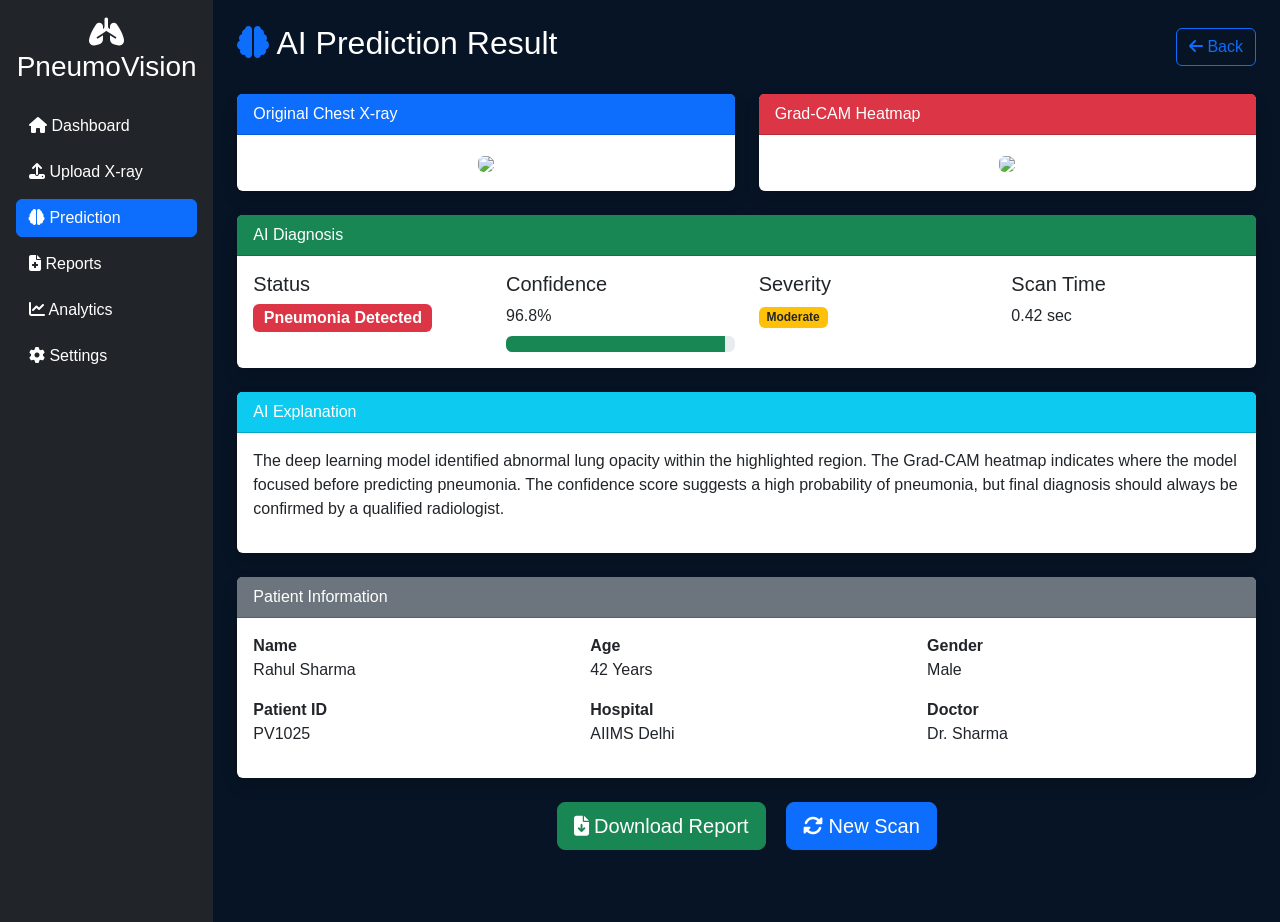
==== prediction.html @ e82306a3 "Added complete frontend UI for PneumoVision AI" ====
<!DOCTYPE html>
<html lang="en">
<head>
<meta charset="UTF-8">
<meta name="viewport" content="width=device-width, initial-scale=1.0">

<title>PneumoVision AI - Prediction</title>

<link href="https://cdn.jsdelivr.net/npm/bootstrap@5.3.3/dist/css/bootstrap.min.css" rel="stylesheet">

<link rel="stylesheet"
href="https://cdnjs.cloudflare.com/ajax/libs/font-awesome/6.5.2/css/all.min.css">

<link rel="stylesheet" href="css/dashboard.css">

</head>

<body>

<div class="container-fluid">

<div class="row">

<!-- Sidebar -->

<div class="col-md-2 bg-dark text-white min-vh-100 p-3">

<h3 class="text-center mb-4">
<i class="fa-solid fa-lungs"></i>
PneumoVision
</h3>

<a href="dashboard.html" class="btn btn-dark w-100 text-start mb-2">
<i class="fa-solid fa-house"></i>
Dashboard
</a>

<a href="upload.html" class="btn btn-dark w-100 text-start mb-2">
<i class="fa-solid fa-upload"></i>
Upload X-ray
</a>

<a href="prediction.html" class="btn btn-primary w-100 text-start mb-2">
<i class="fa-solid fa-brain"></i>
Prediction
</a>

<a href="reports.html" class="btn btn-dark w-100 text-start mb-2">
<i class="fa-solid fa-file-medical"></i>
Reports
</a>

<a href="analytics.html" class="btn btn-dark w-100 text-start mb-2">
<i class="fa-solid fa-chart-line"></i>
Analytics
</a>

<a href="settings.html" class="btn btn-dark w-100 text-start">
<i class="fa-solid fa-gear"></i>
Settings
</a>

</div>

<!-- Main Content -->

<div class="col-md-10 p-4">

<div class="d-flex justify-content-between align-items-center mb-4">

<h2>
<i class="fa-solid fa-brain text-primary"></i>
AI Prediction Result
</h2>

<a href="upload.html" class="btn btn-outline-primary">
<i class="fa-solid fa-arrow-left"></i>
Back
</a>

</div>

<!-- Images -->

<div class="row">

<div class="col-lg-6">

<div class="card shadow border-0 mb-4">

<div class="card-header bg-primary text-white">
Original Chest X-ray
</div>

<div class="card-body text-center">

<img src="assets/xray.png"
class="img-fluid rounded"
style="height:320px; object-fit:contain;">

</div>

</div>

</div>

<div class="col-lg-6">

<div class="card shadow border-0 mb-4">

<div class="card-header bg-danger text-white">
Grad-CAM Heatmap
</div>

<div class="card-body text-center">

<img src="assets/heatmap.png"
class="img-fluid rounded"
style="height:320px; object-fit:contain;">

</div>

</div>

</div>

</div>

<!-- Result -->

<div class="card shadow border-0 mb-4">

<div class="card-header bg-success text-white">

AI Diagnosis

</div>

<div class="card-body">

<div class="row">

<div class="col-md-3">

<h5>Status</h5>

<span class="badge bg-danger fs-6">
Pneumonia Detected
</span>

</div>

<div class="col-md-3">

<h5>Confidence</h5>

96.8%

<div class="progress mt-2">

<div class="progress-bar bg-success"
style="width:96%">
</div>

</div>

</div>

<div class="col-md-3">

<h5>Severity</h5>

<span class="badge bg-warning text-dark">
Moderate
</span>

</div>

<div class="col-md-3">

<h5>Scan Time</h5>

0.42 sec

</div>

</div>

</div>

</div>

<!-- AI Explanation -->

<div class="card shadow border-0 mb-4">

<div class="card-header bg-info text-white">

AI Explanation

</div>

<div class="card-body">

<p>

The deep learning model identified abnormal lung opacity
within the highlighted region.

The Grad-CAM heatmap indicates where the model focused
before predicting pneumonia.

The confidence score suggests a high probability of
pneumonia, but final diagnosis should always be confirmed
by a qualified radiologist.

</p>

</div>

</div>

<!-- Patient Information -->

<div class="card shadow border-0 mb-4">

<div class="card-header bg-secondary text-white">

Patient Information

</div>

<div class="card-body">

<div class="row">

<div class="col-md-4">

<strong>Name</strong>

<p>Rahul Sharma</p>

</div>

<div class="col-md-4">

<strong>Age</strong>

<p>42 Years</p>

</div>

<div class="col-md-4">

<strong>Gender</strong>

<p>Male</p>

</div>

<div class="col-md-4">

<strong>Patient ID</strong>

<p>PV1025</p>

</div>

<div class="col-md-4">

<strong>Hospital</strong>

<p>AIIMS Delhi</p>

</div>

<div class="col-md-4">

<strong>Doctor</strong>

<p>Dr. Sharma</p>

</div>

</div>

</div>

</div>

<!-- Buttons -->

<div class="text-center mb-5">

<a href="reports.html" class="btn btn-success btn-lg me-3">

<i class="fa-solid fa-file-arrow-down"></i>

Download Report

</a>

<a href="upload.html" class="btn btn-primary btn-lg">

<i class="fa-solid fa-rotate"></i>

New Scan

</a>

</div>

</div>

</div>

</div>

<script src="https://cdn.jsdelivr.net/npm/bootstrap@5.3.3/dist/js/bootstrap.bundle.min.js"></script>

</body>
</html>
---- css/dashboard.css ----
*{
    margin:0;
    padding:0;
    box-sizing:border-box;
    font-family:'Poppins',sans-serif;
}
body{
    background:#071425;
    color:#fff;
}
.wrapper{display:flex;min-height:100vh;}
.sidebar{
    width:260px;
    background:#0d1b2f;
    padding:30px 20px;
    position:fixed;
    top:0;left:0;bottom:0;
}
.logo{
    display:flex;
    align-items:center;
    gap:10px;
    color:#2f9bff;
    margin-bottom:40px;
}
.logo i{font-size:28px;}
.menu{list-style:none;padding:0;}
.menu li{margin:15px 0;}
.menu a{
    display:flex;
    gap:12px;
    align-items:center;
    text-decoration:none;
    color:#d8e6ff;
    padding:14px;
    border-radius:12px;
    transition:.3s;
}
.menu a:hover,.menu .active a{
    background:#2f9bff;
    color:#fff;
}
.main{
    margin-left:260px;
    width:calc(100% - 260px);
    padding:30px;
}
.topbar{
    display:flex;
    justify-content:space-between;
    align-items:center;
    margin-bottom:30px;
}
.search-box{
    background:#132844;
    border-radius:14px;
    padding:12px 18px;
    width:420px;
    display:flex;
    align-items:center;
    gap:10px;
}
.search-box input{
    border:none;
    outline:none;
    background:transparent;
    color:#fff;
    width:100%;
}
.profile{
    display:flex;
    align-items:center;
    gap:20px;
}
.profile img{
    width:50px;height:50px;border-radius:50%;
}
.page-title h1{font-size:42px;font-weight:700;}
.page-title p{color:#9db2d0;}
.stat-card,.dashboard-card{
    background:#10233d;
    border-radius:18px;
    padding:22px;
    box-shadow:0 8px 20px rgba(0,0,0,.25);
}
.stat-card{min-height:220px;}
.icon{
    width:70px;height:70px;border-radius:50%;
    display:flex;align-items:center;justify-content:center;
    font-size:28px;color:#fff;margin-bottom:20px;
}
.blue{background:#2f9bff;}
.green{background:#27c96f;}
.red{background:#ef4444;}
.orange{background:#f59e0b;}
.stat-card h2{font-size:48px;font-weight:700;}
.stat-card p{color:#b6c6dd;}
.stat-card span{color:#2dd36f;}
.dashboard-card{margin-bottom:20px;}
.card-header-custom{
 display:flex;justify-content:space-between;align-items:center;margin-bottom:15px;
}
.image-preview{
 height:260px;
 border:2px dashed #33557d;
 border-radius:12px;
 display:flex;
 align-items:center;
 justify-content:center;
 overflow:hidden;
}
.image-preview img{max-width:100%;max-height:100%;object-fit:contain;}
.prediction-badge{
 background:#ef4444;
 padding:10px 15px;
 border-radius:30px;
 display:inline-block;
 font-weight:600;
}
.table{color:#fff;}
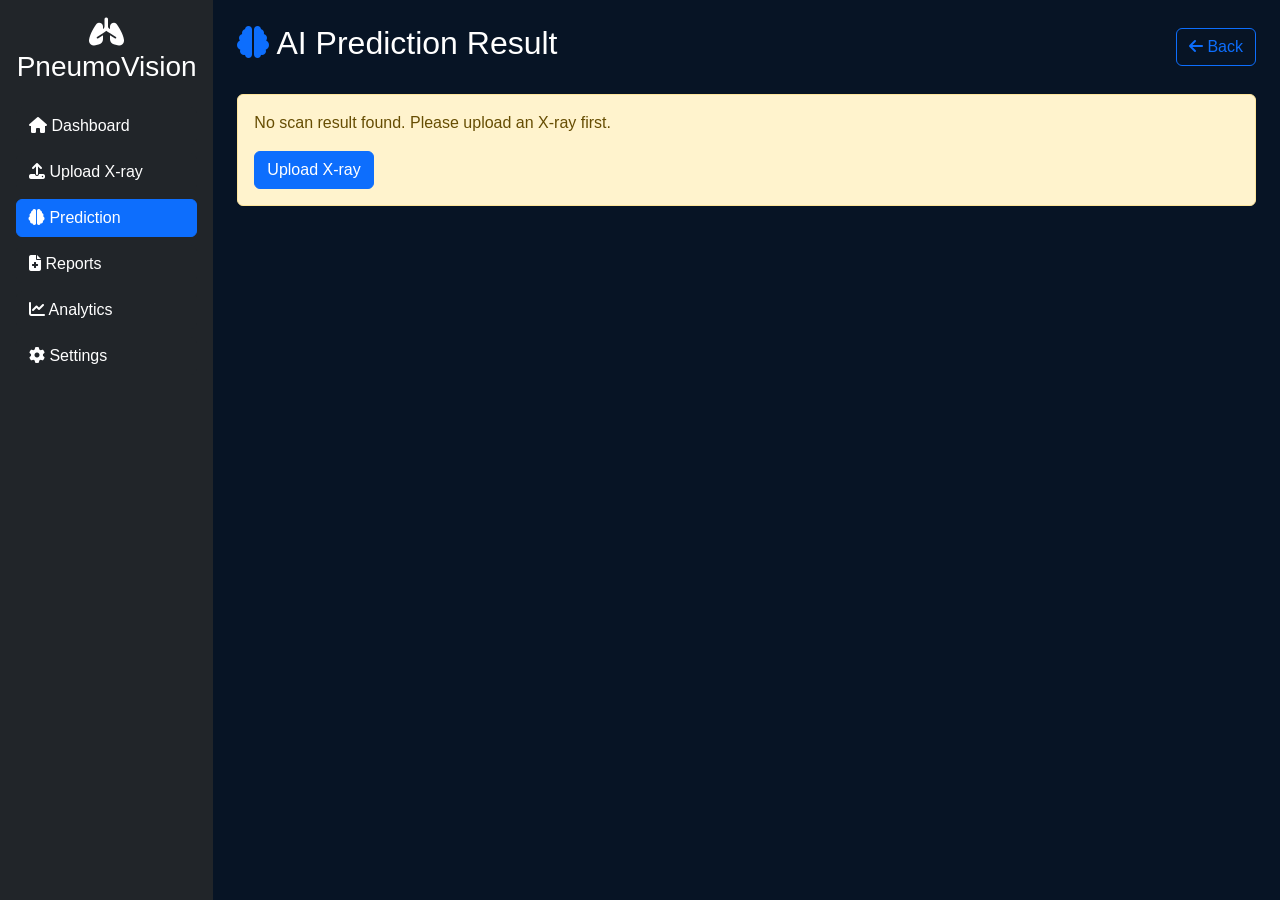
==== commit 3c1ff9be: "Fix report to include patient details, translate all backend comments to English" ====
--- a/prediction.html
+++ b/prediction.html
@@ -80,6 +80,8 @@
 
 </div>
 
+<div id="predictionContent">
+
 <!-- Images -->
 
 <div class="row">
@@ -94,7 +96,7 @@
 
 <div class="card-body text-center">
 
-<img src="assets/xray.png"
+<img id="originalXrayImg" src=""
 class="img-fluid rounded"
 style="height:320px; object-fit:contain;">
 
@@ -114,7 +116,7 @@
 
 <div class="card-body text-center">
 
-<img src="assets/heatmap.png"
+<img id="gradcamImg" src=""
 class="img-fluid rounded"
 style="height:320px; object-fit:contain;">
 
@@ -144,8 +146,8 @@
 
 <h5>Status</h5>
 
-<span class="badge bg-danger fs-6">
-Pneumonia Detected
+<span id="statusBadge" class="badge fs-6">
+Loading...
 </span>
 
 </div>
@@ -154,12 +156,12 @@
 
 <h5>Confidence</h5>
 
-96.8%
+<span id="confidenceValue">--</span>
 
 <div class="progress mt-2">
 
-<div class="progress-bar bg-success"
-style="width:96%">
+<div id="confidenceBar" class="progress-bar"
+style="width:0%">
 </div>
 
 </div>
@@ -170,17 +172,17 @@
 
 <h5>Severity</h5>
 
-<span class="badge bg-warning text-dark">
-Moderate
+<span class="badge bg-secondary text-white">
+Doctor Review Needed
 </span>
 
 </div>
 
 <div class="col-md-3">
 
-<h5>Scan Time</h5>
-
-0.42 sec
+<h5>Scan ID</h5>
+
+<span id="scanIdDisplay">--</span>
 
 </div>
 
@@ -238,7 +240,7 @@
 
 <strong>Name</strong>
 
-<p>Rahul Sharma</p>
+<p id="patientNameDisplay">--</p>
 
 </div>
 
@@ -246,7 +248,7 @@
 
 <strong>Age</strong>
 
-<p>42 Years</p>
+<p id="patientAgeDisplay">--</p>
 
 </div>
 
@@ -254,7 +256,7 @@
 
 <strong>Gender</strong>
 
-<p>Male</p>
+<p id="patientGenderDisplay">--</p>
 
 </div>
 
@@ -262,7 +264,7 @@
 
 <strong>Patient ID</strong>
 
-<p>PV1025</p>
+<p id="patientIdDisplay">--</p>
 
 </div>
 
@@ -270,7 +272,7 @@
 
 <strong>Hospital</strong>
 
-<p>AIIMS Delhi</p>
+<p id="hospitalDisplay">--</p>
 
 </div>
 
@@ -278,7 +280,7 @@
 
 <strong>Doctor</strong>
 
-<p>Dr. Sharma</p>
+<p id="doctorDisplay">--</p>
 
 </div>
 
@@ -292,7 +294,7 @@
 
 <div class="text-center mb-5">
 
-<a href="reports.html" class="btn btn-success btn-lg me-3">
+<a id="downloadReportBtn" href="#" class="btn btn-success btn-lg me-3">
 
 <i class="fa-solid fa-file-arrow-down"></i>
 
@@ -311,12 +313,16 @@
 </div>
 
 </div>
+<!-- predictionContent ends here -->
+
+</div>
 
 </div>
 
 </div>
 
 <script src="https://cdn.jsdelivr.net/npm/bootstrap@5.3.3/dist/js/bootstrap.bundle.min.js"></script>
+<script src="js/dashboard.js"></script>
 
 </body>
 </html>
